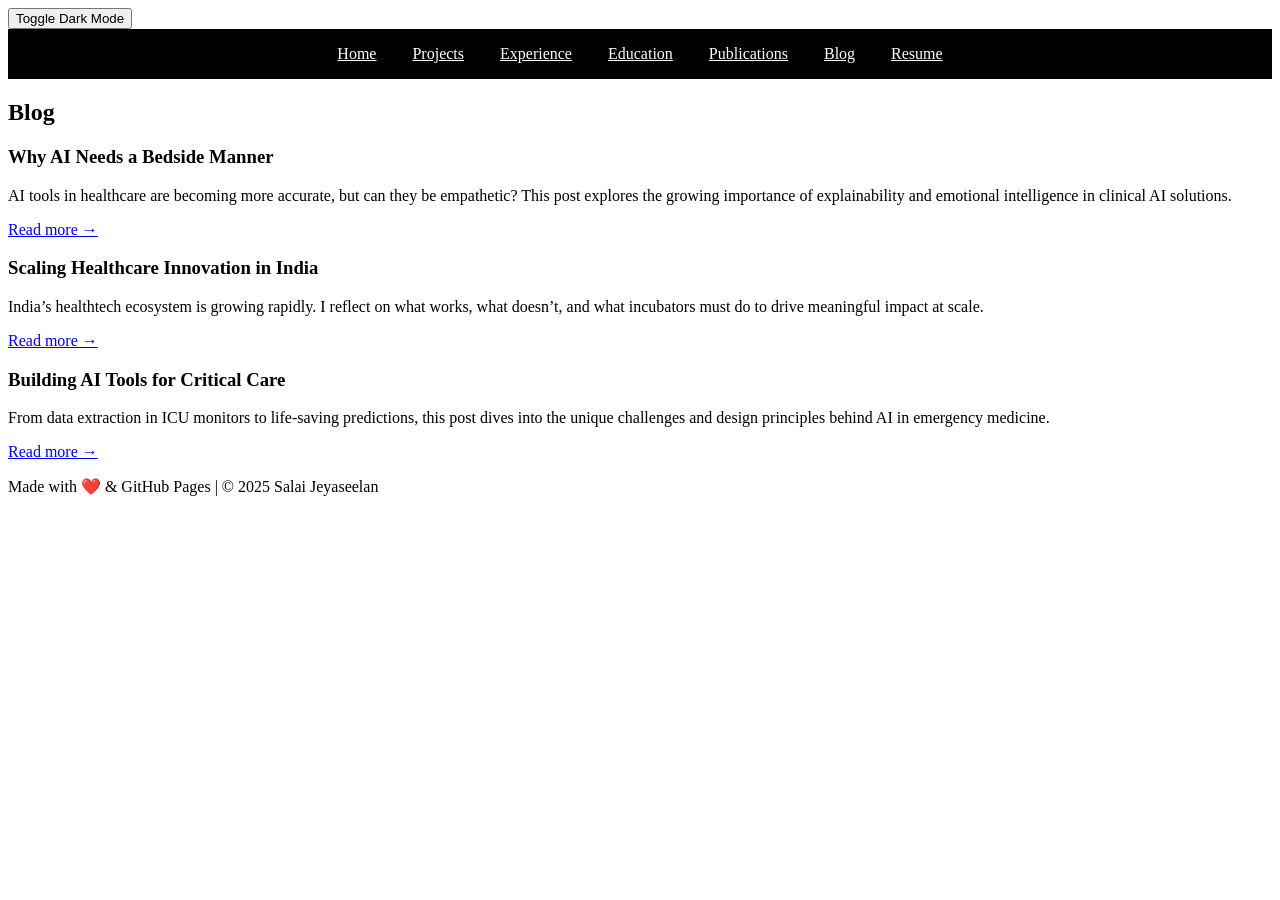
==== blog.html @ 64e9f612 "Create blog.html" ====
<!DOCTYPE html>
<html lang="en">
<head>
  <meta charset="UTF-8" />
  <meta name="viewport" content="width=device-width, initial-scale=1.0"/>
  <title>Blog | Salai Jeyaseelan</title>
  <link rel="stylesheet" href="https://fonts.googleapis.com/css2?family=Inter:wght@400;700&display=swap">
  <link rel="stylesheet" href="https://unpkg.com/aos@2.3.1/dist/aos.css" />
  <link rel="stylesheet" href="assets/css/styles.css">
</head>
<body>
  <button class="toggle-button" onclick="toggleDarkMode()">Toggle Dark Mode</button>

  <nav style="text-align:center; padding:1rem; background:#000;">
    <a href="index.html" style="margin:0 1rem; color:white;">Home</a>
    <a href="projects.html" style="margin:0 1rem; color:white;">Projects</a>
    <a href="experience.html" style="margin:0 1rem; color:white;">Experience</a>
    <a href="education.html" style="margin:0 1rem; color:white;">Education</a>
    <a href="publications.html" style="margin:0 1rem; color:white;">Publications</a>
    <a href="blog.html" style="margin:0 1rem; color:white;">Blog</a>
    <a href="resume.html" style="margin:0 1rem; color:white;">Resume</a>
  </nav>

  <section data-aos="fade-up">
    <h2 class="section-title">Blog</h2>

    <div class="blog-post">
      <h3>Why AI Needs a Bedside Manner</h3>
      <p>AI tools in healthcare are becoming more accurate, but can they be empathetic? This post explores the growing importance of explainability and emotional intelligence in clinical AI solutions.</p>
      <p><a href="#">Read more →</a></p>
    </div>

    <div class="blog-post">
      <h3>Scaling Healthcare Innovation in India</h3>
      <p>India’s healthtech ecosystem is growing rapidly. I reflect on what works, what doesn’t, and what incubators must do to drive meaningful impact at scale.</p>
      <p><a href="#">Read more →</a></p>
    </div>

    <div class="blog-post">
      <h3>Building AI Tools for Critical Care</h3>
      <p>From data extraction in ICU monitors to life-saving predictions, this post dives into the unique challenges and design principles behind AI in emergency medicine.</p>
      <p><a href="#">Read more →</a></p>
    </div>

  </section>

  <footer>
    <p>Made with ❤️ & GitHub Pages | © 2025 Salai Jeyaseelan</p>
  </footer>

  <script src="https://unpkg.com/aos@2.3.1/dist/aos.js"></script>
  <script>
    AOS.init();
    function toggleDarkMode() {
      document.body.classList.toggle("dark-mode");
    }
  </script>
</body>
</html>
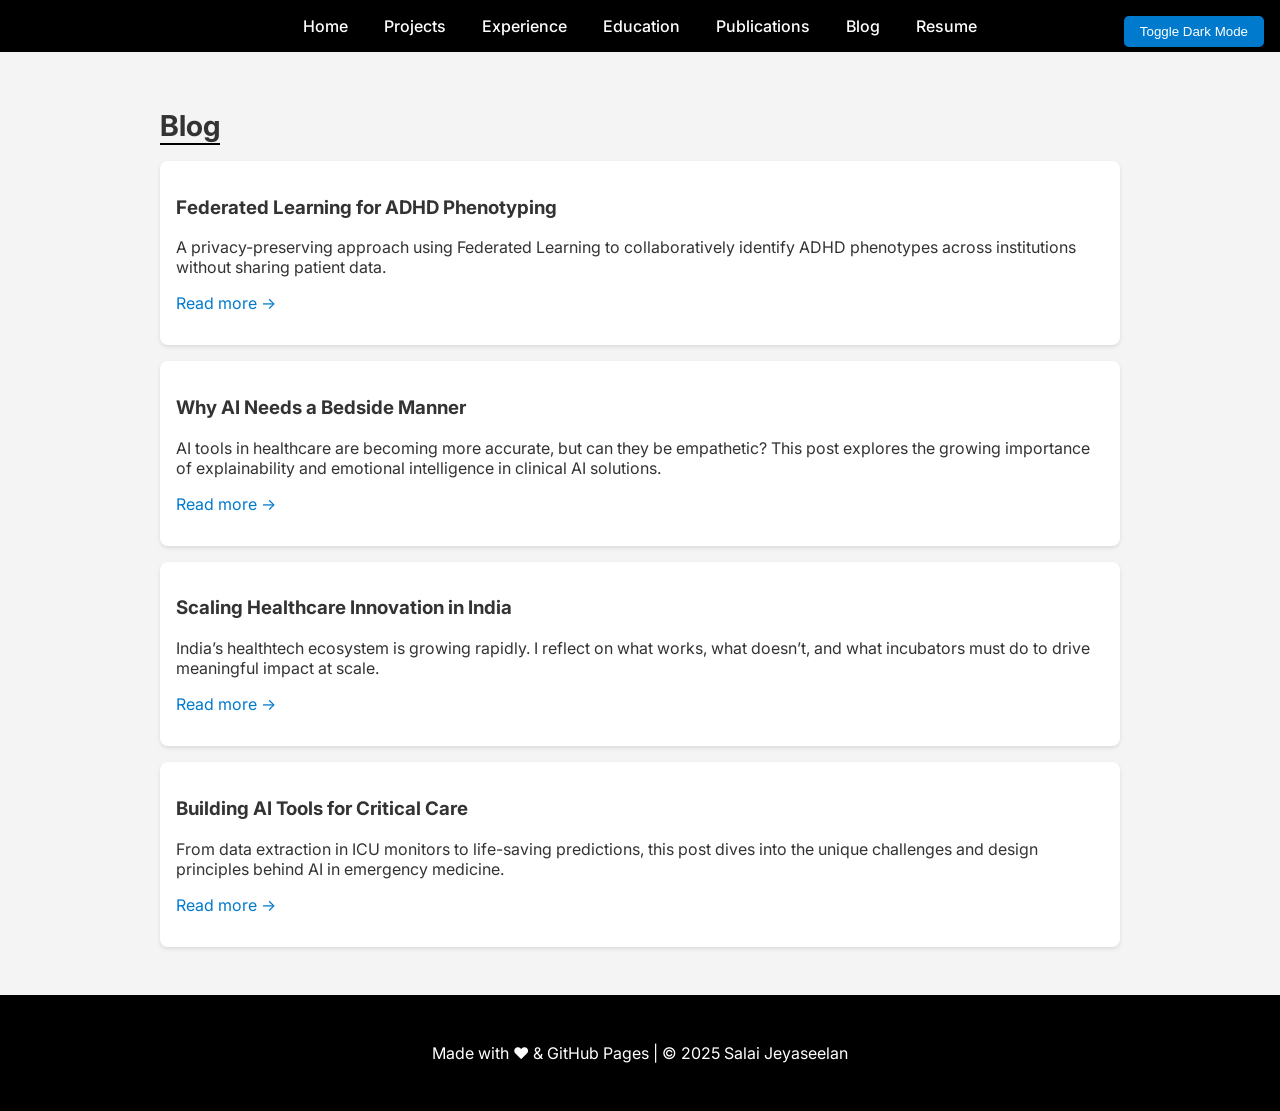
==== commit 2f766502: "Update blog.html" ====
--- a/blog.html
+++ b/blog.html
@@ -24,6 +24,12 @@
   <section data-aos="fade-up">
     <h2 class="section-title">Blog</h2>
 
+      <div class="blog-post">
+      <h3>Federated Learning for ADHD Phenotyping</h3>
+      <p>A privacy-preserving approach using Federated Learning to collaboratively identify ADHD phenotypes across institutions without sharing patient data.</p>
+      <p><a href="blog_federated">Read more →</a></p>
+    </div>
+    
     <div class="blog-post">
       <h3>Why AI Needs a Bedside Manner</h3>
       <p>AI tools in healthcare are becoming more accurate, but can they be empathetic? This post explores the growing importance of explainability and emotional intelligence in clinical AI solutions.</p>
--- a/assets/css/styles.css
+++ b/assets/css/styles.css
@@ -0,0 +1,104 @@
+:root {
+  --bg-light: #f4f4f4;
+  --bg-dark: #121212;
+  --text-light: #333;
+  --text-dark: #eee;
+  --primary: #007acc;
+}
+
+body {
+  font-family: 'Inter', sans-serif;
+  margin: 0;
+  background-color: var(--bg-light);
+  color: var(--text-light);
+  transition: background 0.5s, color 0.5s;
+}
+
+body.dark-mode {
+  background-color: var(--bg-dark);
+  color: var(--text-dark);
+}
+
+header {
+  background: #000;
+  color: white;
+  padding: 2rem;
+  text-align: center;
+}
+
+header h1 {
+  margin: 0;
+  font-size: 2.5rem;
+}
+
+header p {
+  font-size: 1.2rem;
+  margin-top: 0.5rem;
+}
+
+nav a {
+  text-decoration: none;
+  font-weight: 500;
+  font-size: 1rem;
+}
+
+section {
+  max-width: 960px;
+  margin: auto;
+  padding: 2rem 1rem;
+}
+
+.section-title {
+  font-size: 1.8rem;
+  margin-bottom: 1rem;
+  border-bottom: 2px solid #000;
+  display: inline-block;
+}
+
+.project, .blog-post, .pub-entry {
+  background: white;
+  padding: 1rem;
+  margin-bottom: 1rem;
+  border-radius: 8px;
+  box-shadow: 0 2px 4px rgba(0,0,0,0.1);
+}
+
+body.dark-mode .project,
+body.dark-mode .blog-post,
+body.dark-mode .pub-entry {
+  background: #1e1e1e;
+  box-shadow: 0 2px 4px rgba(255,255,255,0.05);
+}
+
+ul {
+  padding-left: 1.5rem;
+}
+
+footer {
+  text-align: center;
+  padding: 2rem;
+  background: #000;
+  color: white;
+}
+
+a {
+  color: var(--primary);
+  text-decoration: none;
+}
+
+a:hover {
+  text-decoration: underline;
+}
+
+.toggle-button {
+  position: fixed;
+  top: 1rem;
+  right: 1rem;
+  padding: 0.5rem 1rem;
+  background: #007acc;
+  color: white;
+  border: none;
+  border-radius: 5px;
+  cursor: pointer;
+  z-index: 999;
+}
